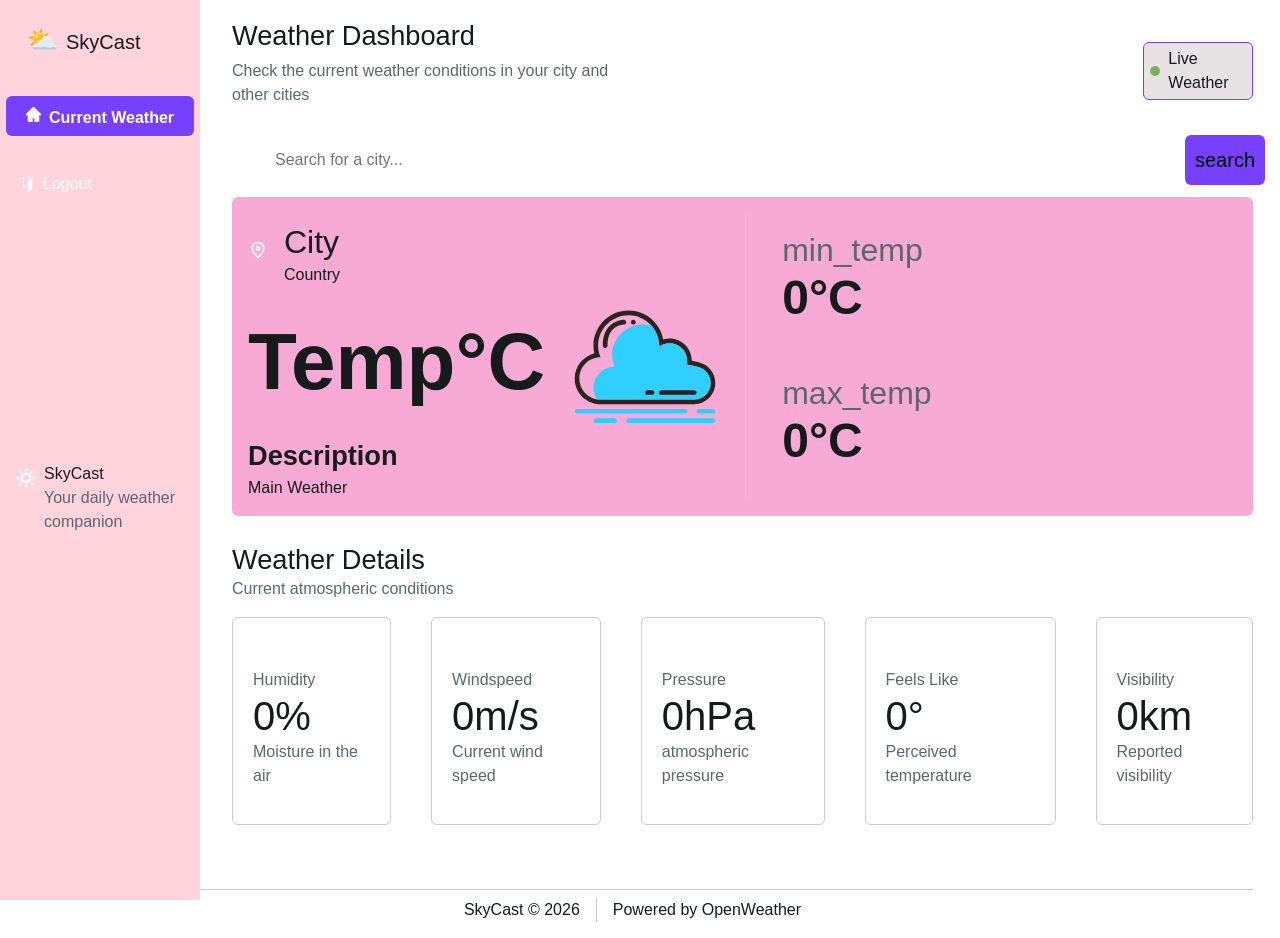
==== forecast.html @ 1576bd75 "first commit" ====
<!DOCTYPE html>
<html lang="en">
<head>
  <meta charset="UTF-8">
  <meta name="viewport" content="width=device-width, initial-scale=1.0">
  <title>forecast</title>
  <link
    href="bootstrap-6.0.0-alpha.1-dist/bootstrap-6.0.0-alpha.1-dist/css/bootstrap.min.css"
    rel="stylesheet"
  />
  <link href="style.css" rel="stylesheet" />
</head>
<body>
  <nav class="nav2 bg-muted-accent">
    <div class="d-flex align-items-center gap-2">
      <img src="image/sun.svg" class="img-fluid object-fit-contain mt-5" style="width: 20px; height: 20px">
      <h4 class="mb-5">SkyCast</h4>
    </div>
      <p class="mb-0 mt-5"><a href="forecast.html" class="text-decoration-none fg-white fw-semibold">Current Weather</a></p>
      <p class="mb-0 mt-5"><a href="index.html" class="text-decoration-none fg-white">Logout</a></p>
  </nav>
  <nav class="bg-subtle-accent position-fixed top-0 nav1" style="width: 200px; height: 100vh">
    <div class="d-flex align-items-center gap-3 ms-8">
      <img src="image/sun.svg" class="img-fluid object-fit-contain mt-6" style="width: 30px; height: 30px">
      <h4>SkyCast</h4>
    </div>
    <div class="d-flex align-items-start justify-content-center gap-3 mt-10 rounded-4 bg-accent mx-2 py-2 px-4">
      <a href="forecast.html">
        <img src="image/home.svg" class="img-fluid object-fit-contain" style="width: 15px; height: 15px">
      </a>
      <p class="mb-0 pt-1"><a href="forecast.html" class="text-decoration-none fg-white fw-semibold">Current Weather</a></p>
    </div>
    <div class="d-flex align-items-center gap-3 mt-10 ms-6">
      <a href="index.html">
        <img src="image/logout.svg" class="img-fluid object-fit-contain" style="width: 15px; height: 15px">
      </a>
      <p class="mb-0"><a href="index.html" class="text-decoration-none fg-white">Logout</a></p>
    </div>
    <div class="d-flex align-items-start gap-3 p-5" style="margin-top: 250px;">
      <img src="image/sun1.svg" class="img-fluid object-fit-contain mt-2" style="width: 20px; height: 20px">
      <div>
        <p class="mb-0">SkyCast</p>
        <p class="mb-0 fg-secondary">Your daily weather companion</p>
      </div>
    </div>
  </nav>
  <div class="container-fluid">
    <div class="mt-6 d-flex align-items-center head" style="margin-left: 220px; gap: 520px">
      <div>
        <h3>Weather Dashboard</h3>
        <p class="fg-secondary">Check the current weather conditions in your city and other cities</p>
      </div>
      <div class="d-flex align-items-center gap-3 border rounded-4 p-1 bg-muted-secondary border-accent px-2 live">
        <img src="image/green-circle.svg" class="img-fluid object-fit-contain" style="width: 10px; height: 10px">
        <p class="mb-0">Live Weather</p>
      </div>
    </div>
    <form id="weather-form" style="margin-left: 220px;" class="d-flex align-items-center">
      <div class="name position-relative">
        <img src="image/search2.svg" class="img-fluid object-fit-contain" style="width: 20px; height: 20px">
        <input type="text" id="searchInput" placeholder="Search for a city...">
      </div>
      <button type="submit" class="rounded-4 border-0 bg-accent fs-lg" style="padding: 10px; width: 150px">search</button>
    </form>
    <div style="margin-left: 220px" class="bg-muted-accent p-5 rounded-4 fore">
      <div class="d-flex align-items-center gap-10">
        <div class="border-end bod">
          <div class="d-flex align-items-center gap-5">
            <img src="image/location.svg" class="img-fluid object-fit-contain" style="width: 20px; height: 20px">
            <div class="mt-3">
              <p id="weathercity" class="mb-0 text-2xl">City</p>
              <p id="weathercountry" class="mb-0">Country</p>
            </div>
          </div>
          <div class="d-flex align-items-center gap-0" style="height: 150px">
            <p id="weathertemp" class="fs-6xl text fw-semibold mb-0">Temp°C</p>
            <img src="image/clouds.svg" class="img-fluid object-fit-contain" style="width: 200px; height:150px"
            id="weathericon">
          </div>
          <p id="weatherdesc" class="mb-0 text-xl fw-semibold">Description</p>
          <p id="weathermain" class="mb-0">Main Weather</p>
        </div>
        <div>
          <div class="mb-12">
            <p class="mb-0 text-2xl fg-secondary">min_temp</p>
            <p id="min_temp" class="text-4xl fw-semibold">0°C</p>
          </div>
          <div>
            <p class="mb-0 text-2xl fg-secondary">max_temp</p>
            <p id="max_temp" class="text-4xl fw-semibold">0°C</p>
          </div>
        </div>
      </div>
    </div>
    <div style="margin-left: 220px" class="details">
      <div class="mt-8">
        <h3 class="mb-0">Weather Details</h3>
        <p class="fg-secondary">Current atmospheric conditions</p>
      </div> 
      <div class="d-flex align-items-center mb-5 gap-11 details1">
        <div class="border rounded-4 p-6">
          <img src="image/humidity.svg" class="img-fluid object-fit-contain" style="width: 30px; height: 30px">
          <p class="fg-secondary mb-0">Humidity</p>
          <p class="mb-0 text-3xl" id="humidity">0%</p>
          <p class="fg-secondary">Moisture in the air</p>
        </div>
        <div class="border rounded-4 p-6">
          <img src="image/windspeed.svg" class="img-fluid object-fit-contain" style="width: 30px; height: 30px">
          <p class="fg-secondary mb-0">Windspeed</p>
          <p class="mb-0 text-3xl" id="speed">0m/s</p>
          <p class="fg-secondary">Current wind speed</p>
        </div>
        <div class="border rounded-4 p-6">
          <img src="image/pressure.svg" class="img-fluid object-fit-contain" style="width: 30px; height: 30px">
          <p class="fg-secondary mb-0">Pressure</p>
          <p class="mb-0 text-3xl" id="pressure">0hPa</p>
          <p class="fg-secondary">atmospheric pressure</p>
        </div>
        <div class="border rounded-4 p-6">
          <img src="image/feelslike.svg" class="img-fluid object-fit-contain" style="width: 30px; height: 30px">
          <p class="fg-secondary mb-0">Feels Like</p>
          <p class="mb-0 text-3xl" id="weatherfeel">0°</p>
          <p class="fg-secondary">Perceived temperature</p>
        </div>
        <div class="border rounded-4 p-6">
          <img src="image/visibility.svg" class="img-fluid object-fit-contain" style="width: 30px; height: 30px">
          <p class="fg-secondary mb-0">Visibility</p>
          <p class="mb-0 text-3xl" id="visibility">0km</p>
          <p class="fg-secondary">Reported visibility</p>
        </div>
      </div>
    </div>
    <footer class="pt-12">
      <div class="d-flex align-items-center gap-5 border-top justify-content-center pt-3">
        <p class="border-end pe-5">SkyCast © 2026</p>
        <p>Powered by OpenWeather</p>
      </div>
    </footer>
  </div>
  <script src="script.js"></script>
</body>
</html>
---- style.css ----
body,
html {
  scroll-behavior: smooth;
}
.item {
  gap: 150px;
}
.features {
  margin-top: 150px;
}
.steps{
  height: 300px !important;
}
.faq {
  margin-top: 100px;
}
.about {
  margin-top: 50px;
}
footer p a:hover {
  text-decoration: underline;
}
.body {
  display: flex;
  justify-content: center;
  align-items: center;
  height: 100vh;
}
input {
  width: 450px;
  padding: 15px 40px;
  margin: 10px 10px 10px 10px;
  border-radius: 10px;
  border: none;
}
#searchInput{
  width: 940px;
  margin-left: 3px;
}
#btn {
  width: 450px;
  padding: 10px;
  margin: 30px 10px 30px 10px;
  border-radius: 10px;
  border: none;
  font-size: large;
}
.name img {
  position: absolute;
  margin-left: 20px;
  top: 30px;
  transform: translateX(-30);
}
#btn:hover {
  background-color: purple;
}
.box{
  width: 400px !important;
  height: 250px !important;
  margin-bottom: 40px !important;
}
.box img, h4{
  margin-top: 30px !important;
}
.nav2{
  display: none;
}
@media (max-width: 577px) {
  .none {
    display: none;
  }
  .faq {
    display: none;
  }
  #faq {
    display: none;
  }
  .item {
    flex-direction: column;
    gap: 0;
  }
  .item img {
    width: 25px !important;
    height: 25px !important;
  }
  .step {
    margin-left: 20px;
    margin-right: 20px;
    flex-direction: column !important;
  }
  .step img {
    width: 25px !important;
    height: 25px !important;
  }
  .steps{
    height: 250px !important;
  }
  .features {
    margin-top: 30px !important;
  }
  .feature {
    overflow-x: scroll !important;
    gap: 2px !important;
    padding: 5px !important;
  }
  .box {
    margin: 5px !important;
    width: 330px !important;
    margin-top: 25px !important;
  }
  .feature img {
    width: 20px !important;
    height: 20px !important;
  }
  .up {
    display: none;
  }
  .top {
    display: block;
  }
  .close {
    display: none;
  }
  .open {
    display: flex;
    gap: 30px;
  }
  .login {
    margin-left: 20px !important;
    margin-right: 10px !important;
    width: 350px !important;
  }
  .login input {
    width: 95% !important;
  }
  .login button {
    width: 95% !important;
  }
  .login img {
    width: 20px !important;
    height: 20px !important;
    margin-top: 1px !important;
    margin-left: 20px !important;
  }
  .register {
    margin-left: 20px !important;
    margin-right: 10px !important;
    width: 350px !important;
  }
  .register input {
    width: 95% !important;
  }
  .register button {
    width: 95% !important;
  }
  .register img {
    width: 20px !important;
    height: 20px !important;
    margin-top: 0px !important;
    margin-left: 20px !important;
  }
  #logo {
    width: 50px !important;
    height: 50px !important;
  }
  .nav1{
    display: none;
  }
  .head{
    margin-left: 2px !important;
    gap: 10px !important;
  }
  .live{
    display: none;
  }
  #weather-form{
    margin-left: 2px !important;
  }
  #searchInput{
    width: 200px !important;
  }
  .fore{
    margin-left: 2px !important;
  }
  .fore p{
    font-size: 15px !important;
  }
  #weathertemp{
    font-size: 18px !important;
  }
  .details{
    margin-left: 2px !important;
  }
  .details1{
    overflow-x: scroll !important;
    gap: 15px !important;
    font-size: 10px !important;
    flex-shrink: 0 !important;
  }
  .bod{
    border: none !important;
  }
  .nav2{
    display: flex;
    align-items: center;
    justify-content: center;
    gap: 30px;
  }
}
@media (min-width: 579px) and (max-width: 768px){
  .none {
    display: flex;
  }
  .faq {
    display: none;
  }
  #faq {
    display: none;
  }
  .item {
    flex-direction: row !important;
    gap: 20px;
    margin: 10px 12px;
    align-items: flex-start !important;
  }
  .item img {
    width: 25px !important;
    height: 25px !important;
  }
  .step {
    margin-left: 20px;
    margin-right: 20px;
    flex-direction: row !important;
  }
  .step img {
    width: 25px !important;
    height: 25px !important;
  }
  .steps{
    height: 250px !important;
  }
  .features {
    margin-top: 30px !important;
  }
  .feature {
    overflow-x: scroll !important;
    gap: 2px !important;
    padding: 5px !important;
  }
  .box {
    margin: 5px !important;
    width: 330px !important;
    margin-top: 25px !important;
  }
  .feature img {
    width: 20px !important;
    height: 20px !important;
  }
  .up {
    display: none;
  }
  .top {
    display: block;
  }
  .close {
    display: none;
  }
  .open {
    display: flex;
    gap: 30px;
  }
  .login {
    margin-left: 20px !important;
    margin-right: 10px !important;
    width: 350px !important;
  }
  .login input {
    width: 95% !important;
  }
  .login button {
    width: 95% !important;
  }
  .login img {
    width: 20px !important;
    height: 20px !important;
    margin-top: 1px !important;
    margin-left: 20px !important;
  }
  .register {
    margin-left: 20px !important;
    margin-right: 10px !important;
    width: 350px !important;
  }
  .register input {
    width: 95% !important;
  }
  .register button {
    width: 95% !important;
  }
  .register img {
    width: 20px !important;
    height: 20px !important;
    margin-top: 0px !important;
    margin-left: 20px !important;
  }
  #logo {
    width: 50px !important;
    height: 50px !important;
  }
  .nav1{
    display: none;
  }
  .head{
    margin-left: 2px !important;
    gap: 10px !important;
  }
  .live{
    display: none;
  }
  #weather-form{
    margin-left: 2px !important;
  }
  #searchInput{
    width: 600px !important;
  }
  .fore{
    margin-left: 2px !important;
  }
  #weathertemp{
    font-size: 50px !important;
  }
  /* .fore p{
    font-size: 25px !important;
  } */
  .details{
    margin-left: 2px !important;
  }
  .details1{
    overflow-x: scroll !important;
    gap: 15px !important;
    font-size: 10px !important;
    flex-shrink: 0 !important;
  }
  .bod{
    border: none !important;
  }
  .nav2{
    display: flex;
    align-items: center;
    justify-content: center;
    gap: 30px;
  }
}
@media (min-width: 769px) and (max-width: 1024px){
  .none {
    display: flex;
  }
  .faq {
    display: block;
  }
  #faq {
    display: flex;
  }
  nav ul{
    margin-left: 150px !important;
    margin-right: 100px !important;
  }
  .item {
    flex-direction: row !important;
    gap: 20px;
    margin: 10px 12px;
    align-items: flex-start !important;
  }
  .item img {
    width: 25px !important;
    height: 25px !important;
  }
  .step {
    margin-left: 20px;
    margin-right: 20px;
    flex-direction: row !important;
  }
  .step img {
    width: 25px !important;
    height: 25px !important;
  }
  .steps{
    height: 250px !important;
  }
  .features {
    margin-top: 50px !important;
  }
  .feature {
    overflow-x: scroll !important;
    gap: 2px !important;
    padding: 5px !important;
  }
  .feature::-webkit-scrollbar{
    display: none;
  }
  .box {
    margin: 5px !important;
    width: 330px !important;
    margin-top: 25px !important;
  }
  .feature img {
    width: 20px !important;
    height: 20px !important;
  }
  .up {
    display: none;
  }
  .top {
    display: block;
  }
  .close {
    display: none;
  }
  .open {
    display: flex;
    gap: 30px;
  }
  .login {
    margin-left: 20px !important;
    margin-right: 10px !important;
    width: 350px !important;
  }
  .login input {
    width: 95% !important;
  }
  .login button {
    width: 95% !important;
  }
  .login img {
    width: 20px !important;
    height: 20px !important;
    margin-top: 1px !important;
    margin-left: 20px !important;
  }
  .register {
    margin-left: 20px !important;
    margin-right: 10px !important;
    width: 350px !important;
  }
  .register input {
    width: 95% !important;
  }
  .register button {
    width: 95% !important;
  }
  .register img {
    width: 20px !important;
    height: 20px !important;
    margin-top: 0px !important;
    margin-left: 20px !important;
  }
  #logo {
    width: 50px !important;
    height: 50px !important;
  }
  .nav1{
    display: block;
  }
  .nav2{
    display: none !important;
  }
  .head{
    margin-left: 200px !important;
    gap: 10px !important;
  }
  .live{
    display: none;
  }
  #weather-form{
    margin-left: 200px !important;
  }
  #searchInput{
    width: 650px !important;
  }
  .fore{
    margin-left: 200px !important;
  }
  #weathertemp{
    font-size: 50px !important;
  }
  /* .fore p{
    font-size: 25px !important;
  } */
  .details{
    margin-left: 200px !important;
  }
  .details1{
    overflow-x: scroll !important;
    gap: 30px !important;
    font-size: 10px !important;
    flex-shrink: 0 !important;
  }
  .bod{
    border: none !important;
  }
  /* .nav2{
    display: flex;
    align-items: center;
    justify-content: center;
    gap: 30px;
  } */
}
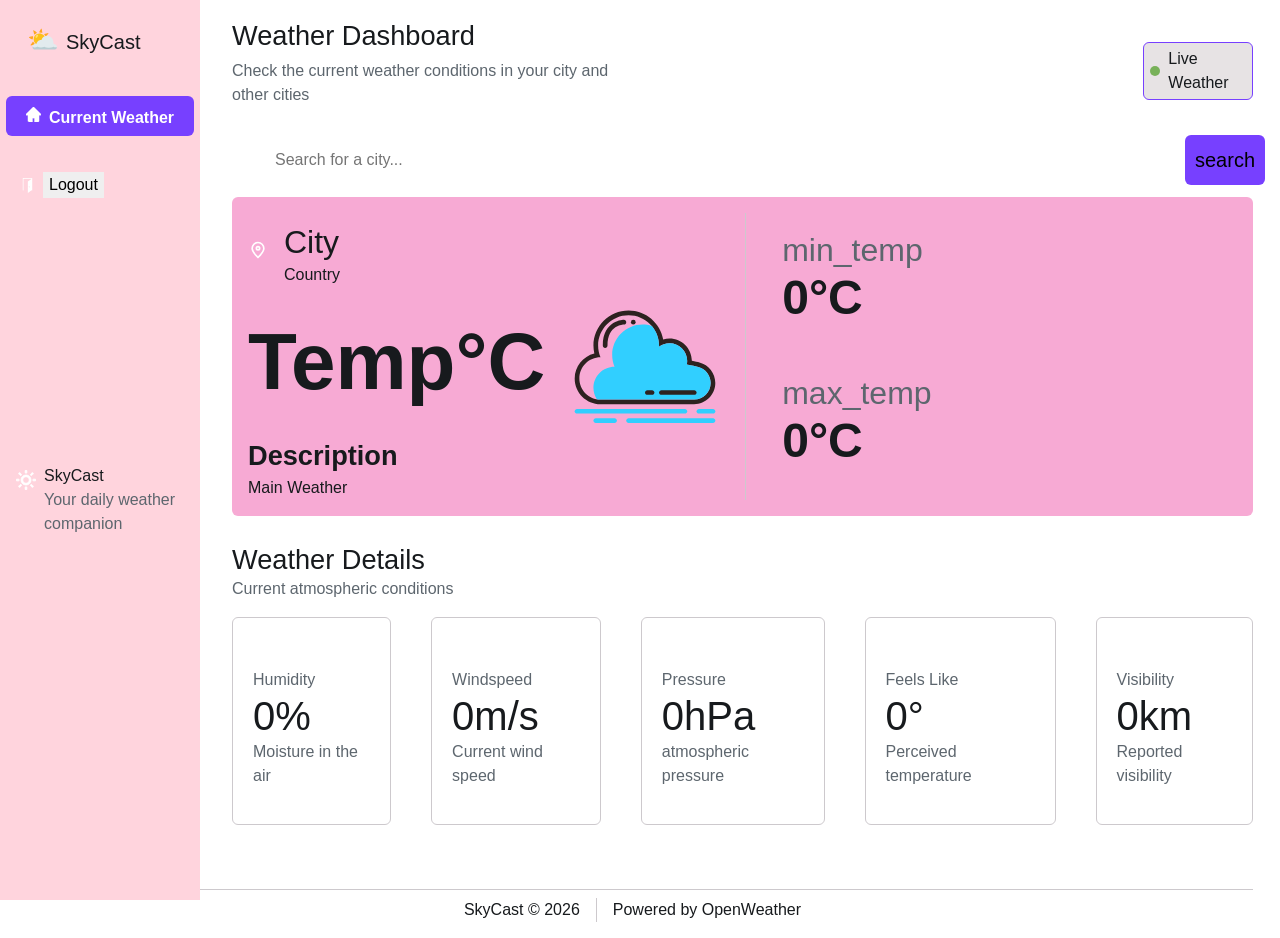
==== commit 422cd52d: "frontend" ====
--- a/forecast.html
+++ b/forecast.html
@@ -17,7 +17,8 @@
       <h4 class="mb-5">SkyCast</h4>
     </div>
       <p class="mb-0 mt-5"><a href="forecast.html" class="text-decoration-none fg-white fw-semibold">Current Weather</a></p>
-      <p class="mb-0 mt-5"><a href="index.html" class="text-decoration-none fg-white">Logout</a></p>
+      <!-- <p class="mb-0 mt-5"><a href="index.html" class="text-decoration-none fg-white">Logout</a></p> -->
+       <button onclick="logout()" class="border-0">Logout</button>
   </nav>
   <nav class="bg-subtle-accent position-fixed top-0 nav1" style="width: 200px; height: 100vh">
     <div class="d-flex align-items-center gap-3 ms-8">
@@ -34,7 +35,8 @@
       <a href="index.html">
         <img src="image/logout.svg" class="img-fluid object-fit-contain" style="width: 15px; height: 15px">
       </a>
-      <p class="mb-0"><a href="index.html" class="text-decoration-none fg-white">Logout</a></p>
+      <!-- <p class="mb-0"><a href="index.html" class="text-decoration-none fg-white">Logout</a></p> -->
+      <button onclick="logout()" class="border-0">Logout</button>
     </div>
     <div class="d-flex align-items-start gap-3 p-5" style="margin-top: 250px;">
       <img src="image/sun1.svg" class="img-fluid object-fit-contain mt-2" style="width: 20px; height: 20px">
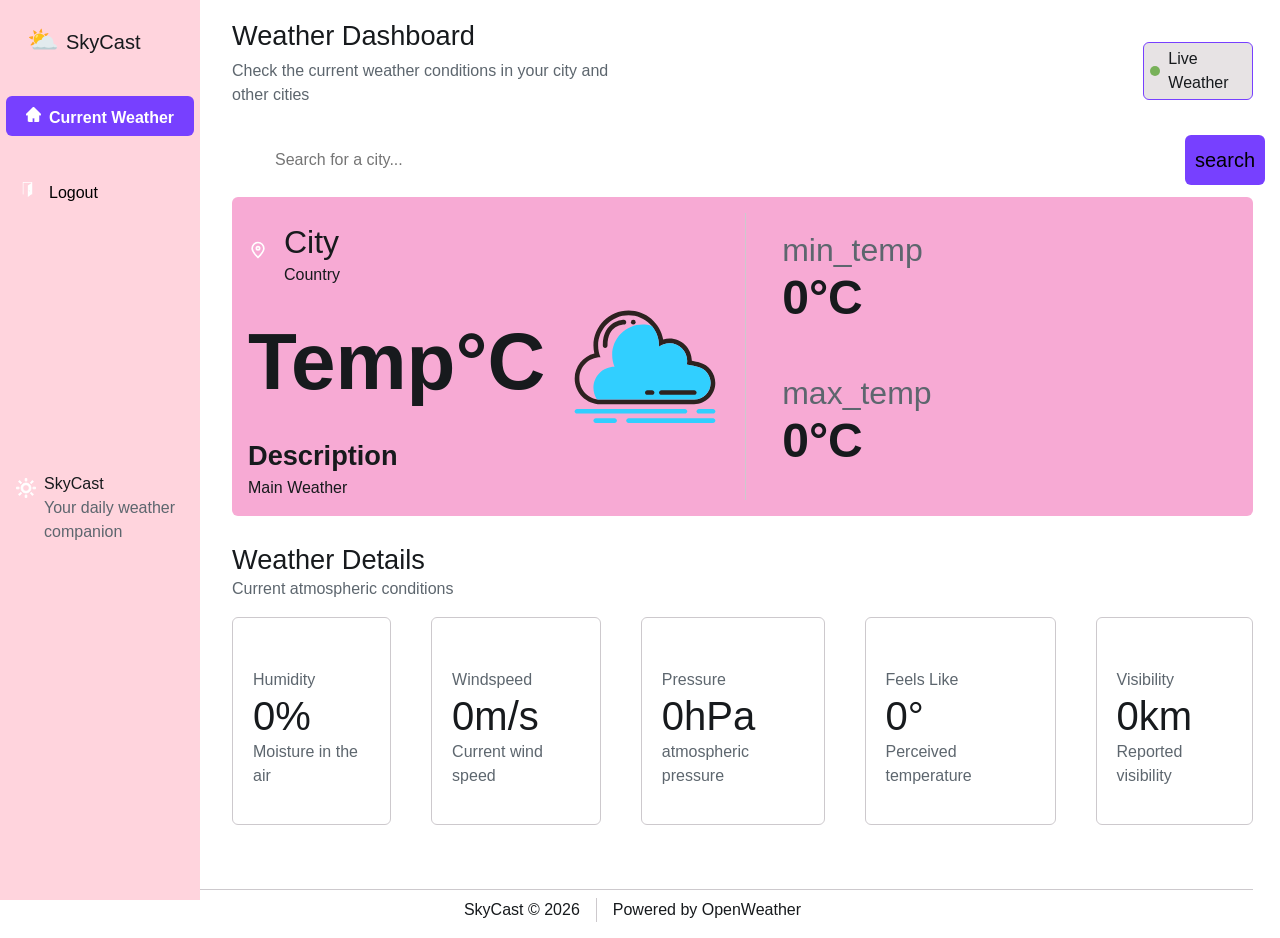
==== commit 5f460c41: "update frontend" ====
--- a/forecast.html
+++ b/forecast.html
@@ -36,7 +36,7 @@
         <img src="image/logout.svg" class="img-fluid object-fit-contain" style="width: 15px; height: 15px">
       </a>
       <!-- <p class="mb-0"><a href="index.html" class="text-decoration-none fg-white">Logout</a></p> -->
-      <button onclick="logout()" class="border-0">Logout</button>
+      <button onclick="logout()" class="border-0 bg-subtle-accent mt-3">Logout</button>
     </div>
     <div class="d-flex align-items-start gap-3 p-5" style="margin-top: 250px;">
       <img src="image/sun1.svg" class="img-fluid object-fit-contain mt-2" style="width: 20px; height: 20px">
